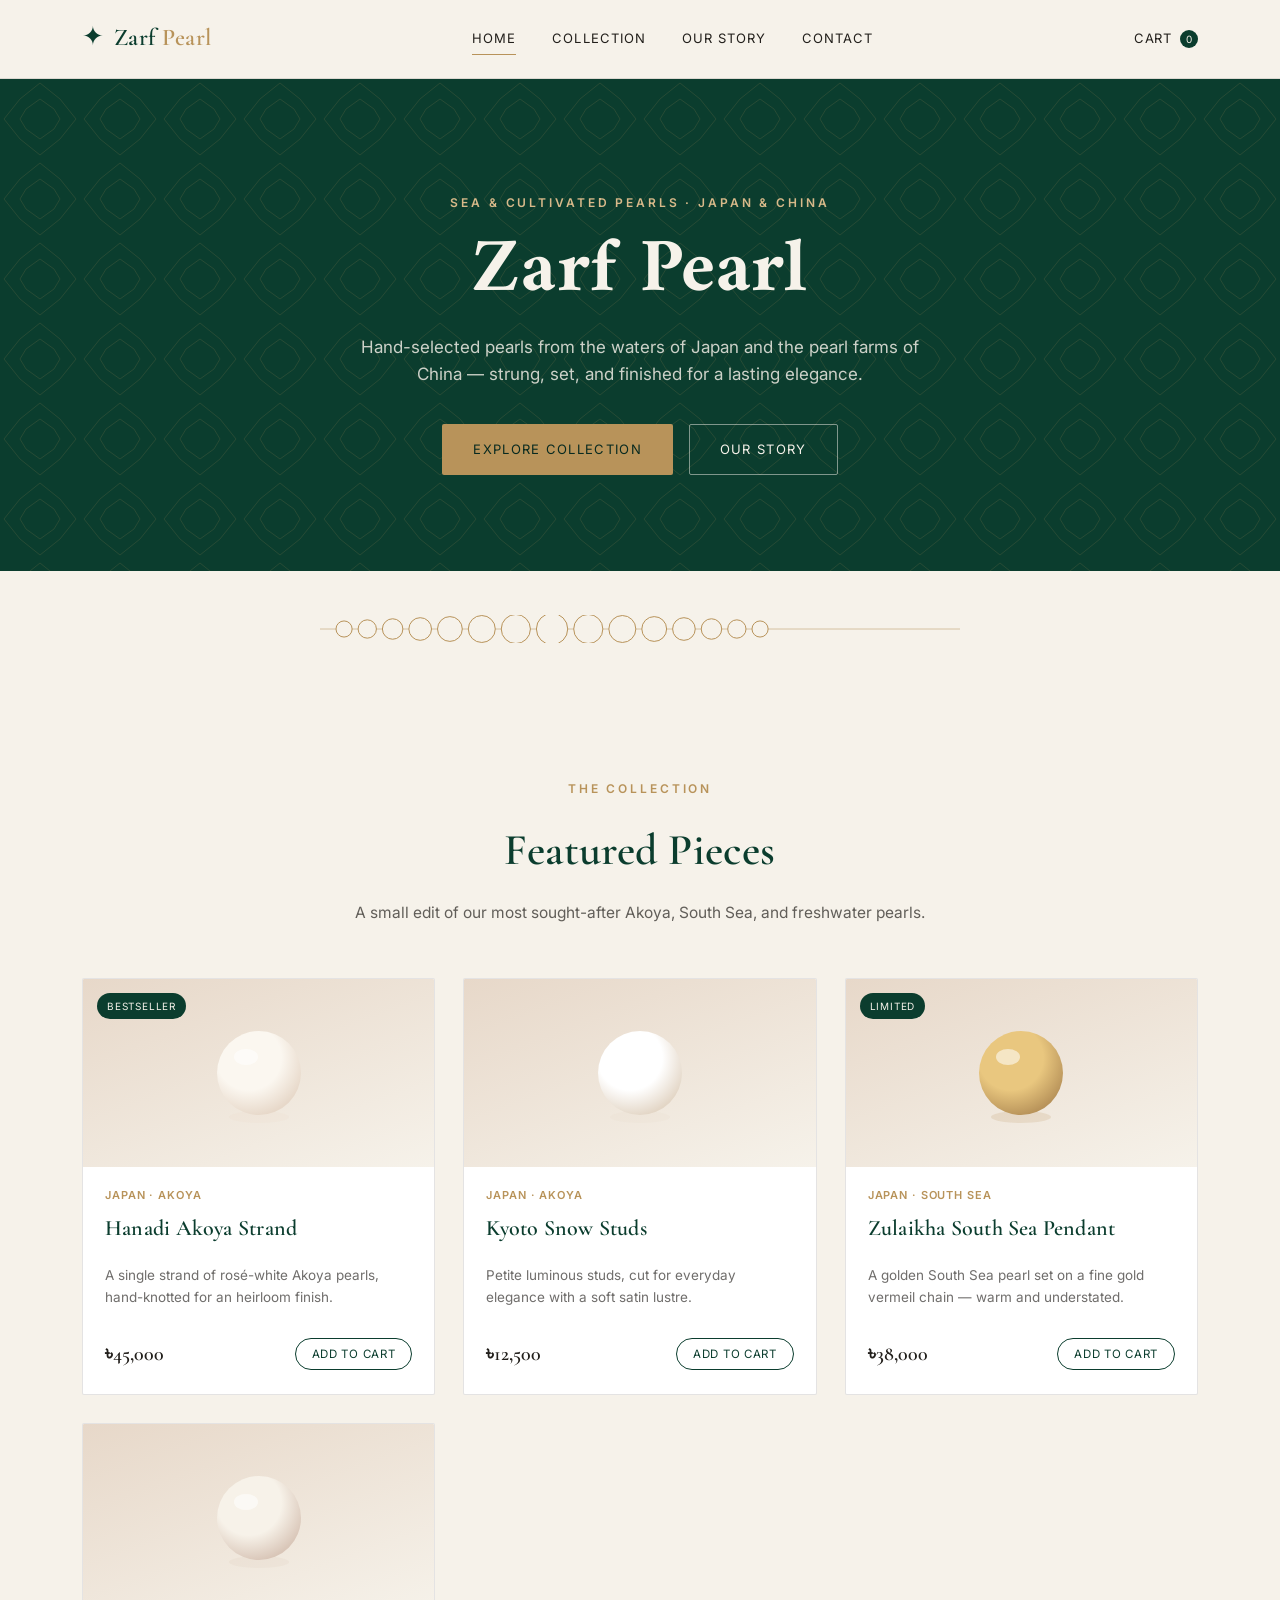
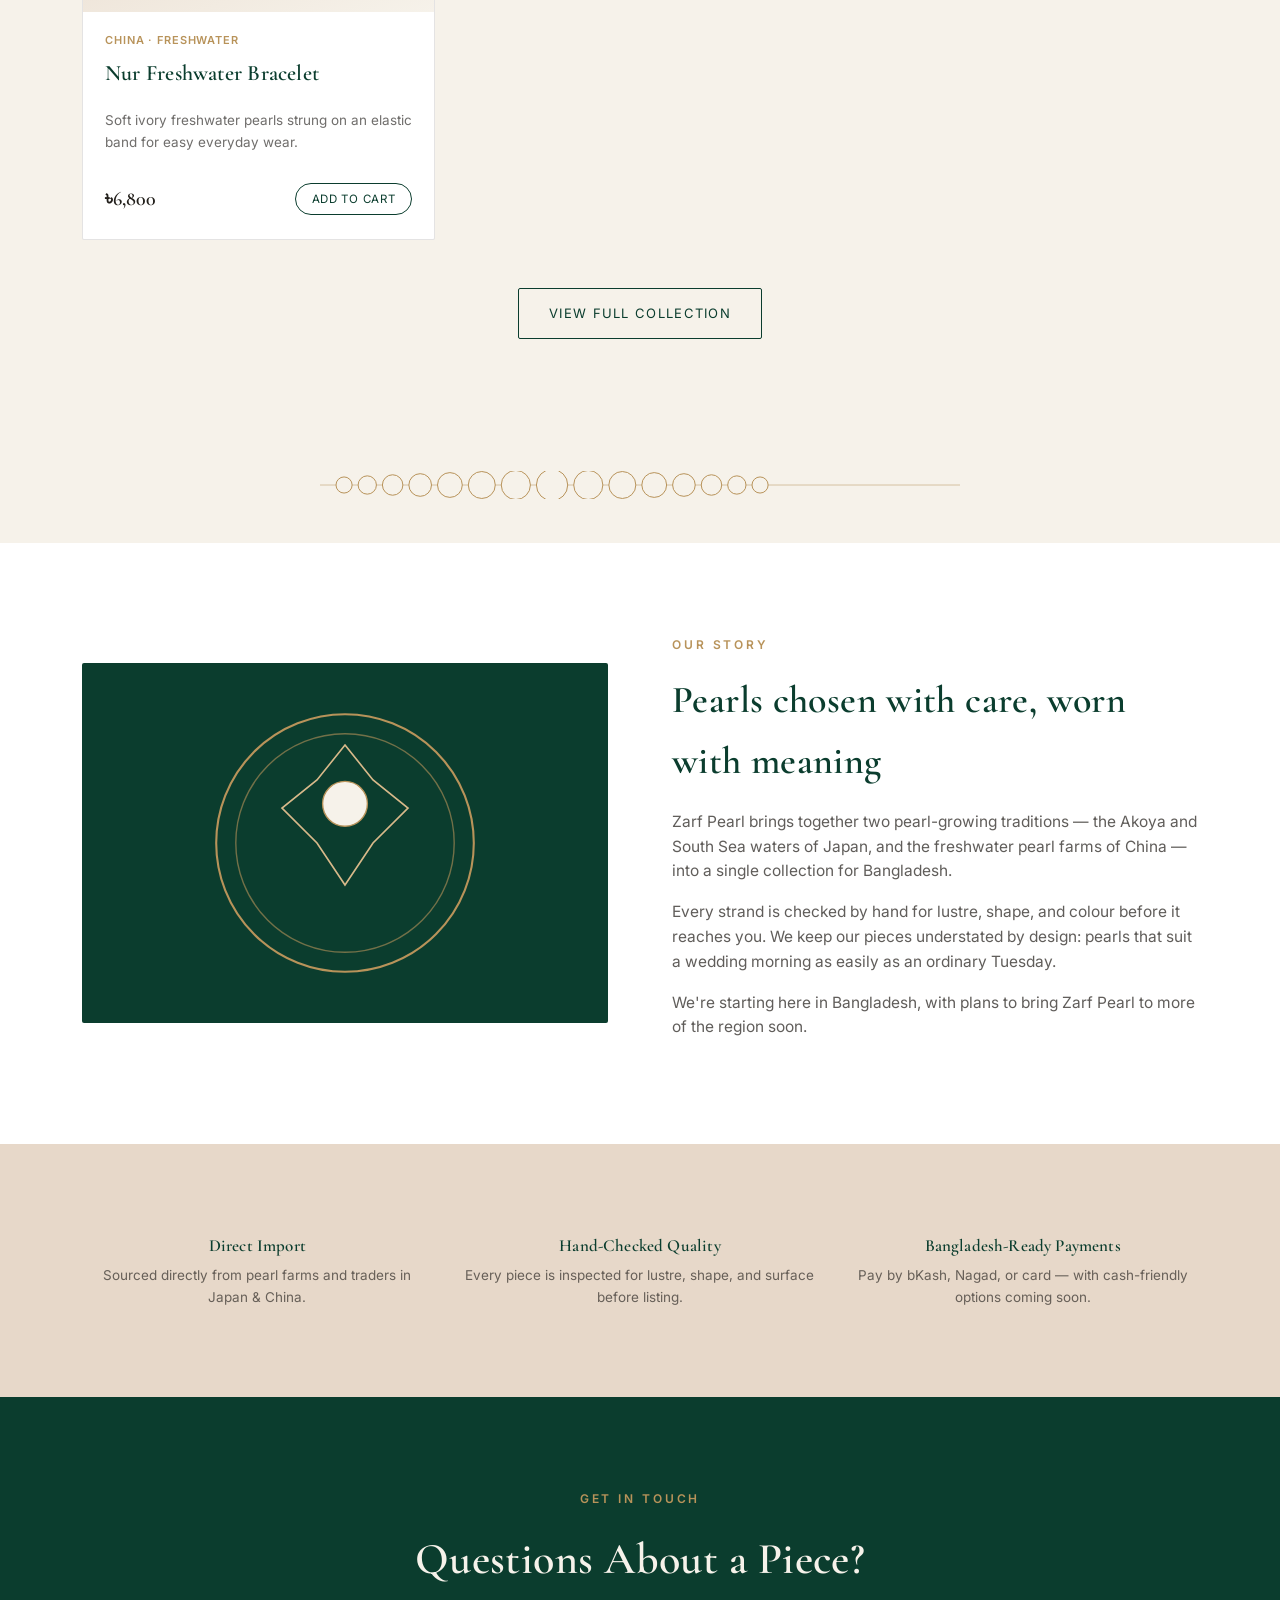
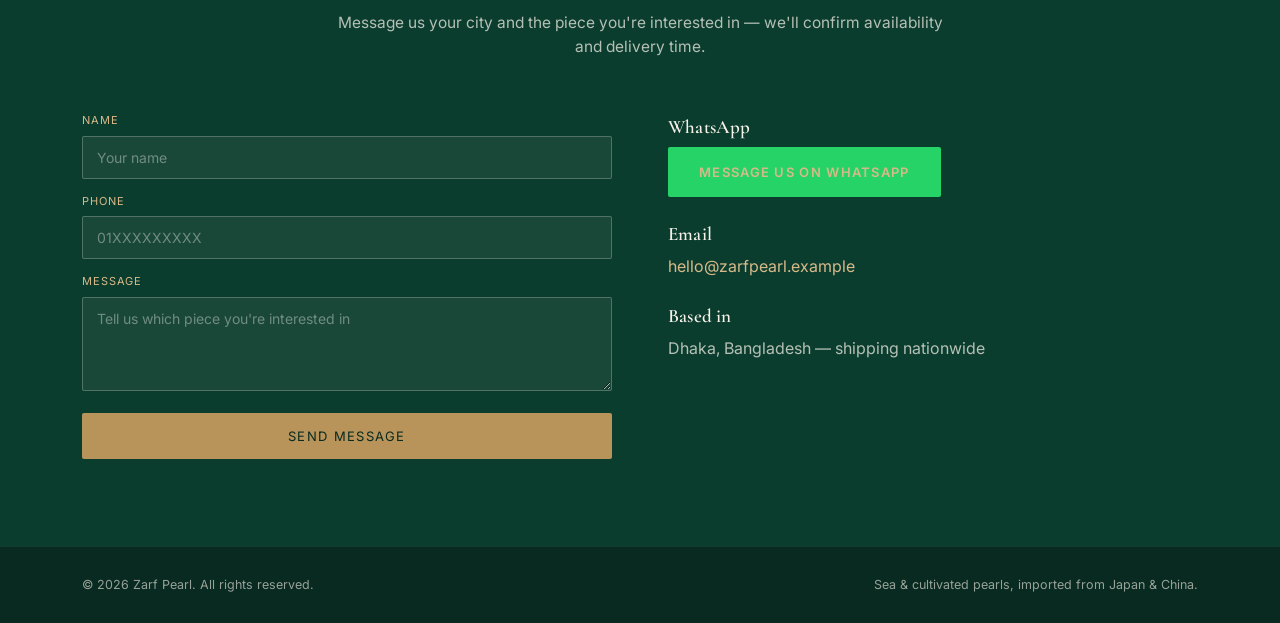
==== index.html @ 57795f75 "Add files via upload" ====
<!DOCTYPE html>
<html lang="en">
<head>
<meta charset="UTF-8">
<meta name="viewport" content="width=device-width, initial-scale=1.0">
<title>Zarf Pearl — Fine Sea & Cultivated Pearls</title>
<meta name="description" content="Zarf Pearl — sea and cultivated pearl jewellery imported from Japan and China, for Bangladesh and beyond.">
<link rel="preconnect" href="https://fonts.googleapis.com">
<link href="https://fonts.googleapis.com/css2?family=Amiri:wght@400;700&family=Cormorant+Garamond:wght@500;600;700&family=Inter:wght@400;500;600&display=swap" rel="stylesheet">
<link rel="stylesheet" href="css/style.css">
</head>
<body>

<header class="site-header">
  <div class="wrap">
    <a class="brand" href="index.html">
      <span class="brand-mark">✦</span>
      <span class="brand-word">Zarf <span>Pearl</span></span>
    </a>
    <nav class="main-nav">
      <a href="index.html" class="active">Home</a>
      <a href="shop.html">Collection</a>
      <a href="index.html#story">Our Story</a>
      <a href="index.html#contact">Contact</a>
    </nav>
    <div class="header-actions">
      <a class="cart-link" href="cart.html">Cart <span class="cart-count">0</span></a>
    </div>
  </div>
</header>

<section class="hero">
  <div class="hero-pattern"></div>
  <div class="wrap">
    <span class="eyebrow">Sea &amp; Cultivated Pearls · Japan &amp; China</span>
    <h1>Zarf Pearl</h1>
    <p class="lede">Hand-selected pearls from the waters of Japan and the pearl farms of China — strung, set, and finished for a lasting elegance.</p>
    <div class="hero-actions">
      <a href="shop.html" class="btn btn-gold">Explore Collection</a>
      <a href="index.html#story" class="btn btn-outline" style="border-color:rgba(246,242,234,0.5);color:#F6F2EA;">Our Story</a>
    </div>
  </div>
</section>

<div class="strand"><div class="strand-svg"></div></div>

<section id="featured">
  <div class="wrap">
    <div class="section-head">
      <span class="eyebrow">The Collection</span>
      <h2>Featured Pieces</h2>
      <p>A small edit of our most sought-after Akoya, South Sea, and freshwater pearls.</p>
    </div>
    <div class="grid" id="featured-grid"></div>
    <div style="text-align:center;margin-top:48px;">
      <a href="shop.html" class="btn btn-outline">View Full Collection</a>
    </div>
  </div>
</section>

<div class="strand"><div class="strand-svg"></div></div>

<section class="story" id="story">
  <div class="wrap story-grid">
    <div class="story-art brand-emblem"></div>
    <div class="story-copy">
      <span class="eyebrow">Our Story</span>
      <h2 style="margin:14px 0 18px;font-size:clamp(28px,3.6vw,38px);">Pearls chosen with care, worn with meaning</h2>
      <p>Zarf Pearl brings together two pearl-growing traditions — the Akoya and South Sea waters of Japan, and the freshwater pearl farms of China — into a single collection for Bangladesh.</p>
      <p>Every strand is checked by hand for lustre, shape, and colour before it reaches you. We keep our pieces understated by design: pearls that suit a wedding morning as easily as an ordinary Tuesday.</p>
      <p>We're starting here in Bangladesh, with plans to bring Zarf Pearl to more of the region soon.</p>
    </div>
  </div>
</section>

<section class="trust">
  <div class="wrap">
    <div class="trust-item">
      <h3>Direct Import</h3>
      <p>Sourced directly from pearl farms and traders in Japan &amp; China.</p>
    </div>
    <div class="trust-item">
      <h3>Hand-Checked Quality</h3>
      <p>Every piece is inspected for lustre, shape, and surface before listing.</p>
    </div>
    <div class="trust-item">
      <h3>Bangladesh-Ready Payments</h3>
      <p>Pay by bKash, Nagad, or card — with cash-friendly options coming soon.</p>
    </div>
  </div>
</section>

<section class="contact" id="contact">
  <div class="wrap">
    <div class="section-head">
      <span class="eyebrow">Get in Touch</span>
      <h2>Questions About a Piece?</h2>
      <p>Message us your city and the piece you're interested in — we'll confirm availability and delivery time.</p>
    </div>
    <div class="contact-grid">
      <form class="contact-form" id="contact-form">
        <div class="field">
          <label for="c-name">Name</label>
          <input id="c-name" type="text" placeholder="Your name" required>
        </div>
        <div class="field">
          <label for="c-phone">Phone</label>
          <input id="c-phone" type="tel" placeholder="01XXXXXXXXX" required>
        </div>
        <div class="field">
          <label for="c-msg">Message</label>
          <textarea id="c-msg" rows="4" placeholder="Tell us which piece you're interested in" required></textarea>
        </div>
        <button type="submit" class="btn btn-gold">Send Message</button>
      </form>
      <div class="contact-info">
        <div>
          <h3>WhatsApp</h3>
          <a class="btn wa-btn" href="https://wa.me/8800000000" target="_blank" rel="noopener">Message us on WhatsApp</a>
        </div>
        <div>
          <h3>Email</h3>
          <a href="mailto:hello@zarfpearl.example">hello@zarfpearl.example</a>
        </div>
        <div>
          <h3>Based in</h3>
          <p style="margin:0;color:rgba(246,242,234,0.72);">Dhaka, Bangladesh — shipping nationwide</p>
        </div>
      </div>
    </div>
  </div>
</section>

<footer class="site-footer">
  <div class="wrap">
    <span>© 2026 Zarf Pearl. All rights reserved.</span>
    <span>Sea &amp; cultivated pearls, imported from Japan &amp; China.</span>
  </div>
</footer>

<script src="js/main.js"></script>
</body>
</html>
---- css/style.css ----
/* ============================================================
   ZARF PEARL — Design tokens
   Palette: Ivory #F6F2EA · Emerald #0B3D2E · Deep Emerald #082A20
            Antique Gold #B8935A · Charcoal #221F1B · Rose Nacre #E7D8C9
   Type: Amiri (display, calligraphic) · Cormorant Garamond (sub-display)
         Inter (UI/body)
   ============================================================ */

:root{
  --ivory:#F6F2EA;
  --emerald:#0B3D2E;
  --emerald-deep:#082A20;
  --gold:#B8935A;
  --gold-light:#D8B98A;
  --charcoal:#221F1B;
  --rose-nacre:#E7D8C9;
  --line:rgba(34,31,27,0.12);
  --shadow:0 12px 30px rgba(8,42,32,0.12);
  --radius:2px;
  --maxw:1180px;
}

*{box-sizing:border-box;}
html{scroll-behavior:smooth;}
body{
  margin:0;
  background:var(--ivory);
  color:var(--charcoal);
  font-family:'Inter',sans-serif;
  font-weight:400;
  line-height:1.6;
  -webkit-font-smoothing:antialiased;
}
img,svg{max-width:100%;display:block;}
a{color:inherit;text-decoration:none;}
button{font-family:inherit;cursor:pointer;}
.wrap{max-width:var(--maxw);margin:0 auto;padding:0 32px;}

h1,h2,h3,.display{
  font-family:'Cormorant Garamond',serif;
  font-weight:600;
  letter-spacing:0.01em;
  color:var(--emerald);
  margin:0;
}
.script{font-family:'Amiri',serif;}

.eyebrow{
  font-family:'Inter',sans-serif;
  font-size:12px;
  letter-spacing:0.24em;
  text-transform:uppercase;
  color:var(--gold);
  font-weight:600;
}

/* ---------- Header ---------- */
.site-header{
  background:var(--ivory);
  border-bottom:1px solid var(--line);
  position:sticky;top:0;z-index:50;
}
.site-header .wrap{
  display:flex;align-items:center;justify-content:space-between;
  padding-top:18px;padding-bottom:18px;
}
.brand{display:flex;align-items:baseline;gap:10px;}
.brand-mark{font-family:'Amiri',serif;font-size:26px;color:var(--emerald);}
.brand-word{font-family:'Cormorant Garamond',serif;font-size:24px;font-weight:600;color:var(--emerald);letter-spacing:0.02em;}
.brand-word span{color:var(--gold);}

nav.main-nav{display:flex;gap:36px;align-items:center;}
nav.main-nav a{
  font-size:13px;letter-spacing:0.08em;text-transform:uppercase;
  color:var(--charcoal);position:relative;padding:4px 0;
}
nav.main-nav a::after{
  content:"";position:absolute;left:0;bottom:-2px;width:0;height:1px;
  background:var(--gold);transition:width .25s ease;
}
nav.main-nav a:hover::after,nav.main-nav a.active::after{width:100%;}

.header-actions{display:flex;align-items:center;gap:18px;}
.cart-link{position:relative;display:flex;align-items:center;gap:8px;font-size:13px;letter-spacing:0.06em;text-transform:uppercase;}
.cart-count{
  background:var(--emerald);color:var(--ivory);border-radius:50%;
  min-width:18px;height:18px;font-size:10px;display:flex;align-items:center;justify-content:center;
  padding:0 4px;
}

/* ---------- Buttons ---------- */
.btn{
  display:inline-flex;align-items:center;justify-content:center;gap:8px;
  padding:14px 30px;font-size:13px;letter-spacing:0.1em;text-transform:uppercase;
  border-radius:var(--radius);border:1px solid transparent;transition:all .2s ease;
}
.btn-primary{background:var(--emerald);color:var(--ivory);}
.btn-primary:hover{background:var(--emerald-deep);}
.btn-gold{background:var(--gold);color:var(--emerald-deep);}
.btn-gold:hover{background:var(--gold-light);}
.btn-outline{border-color:var(--emerald);color:var(--emerald);background:transparent;}
.btn-outline:hover{background:var(--emerald);color:var(--ivory);}
.btn-block{width:100%;}
.btn[disabled]{opacity:0.45;cursor:not-allowed;}

/* ---------- Hero ---------- */
.hero{
  position:relative;background:var(--emerald);color:var(--ivory);
  overflow:hidden;padding:110px 0 96px;
}
.hero-pattern{position:absolute;inset:0;opacity:0.16;pointer-events:none;}
.hero .wrap{position:relative;z-index:2;text-align:center;}
.hero .eyebrow{color:var(--gold-light);}
.hero h1{
  color:var(--ivory);font-size:clamp(40px,6vw,76px);line-height:1.05;
  margin:18px 0 22px;font-family:'Amiri',serif;font-weight:700;
}
.hero p.lede{
  max-width:560px;margin:0 auto 36px;color:rgba(246,242,234,0.82);
  font-size:17px;
}
.hero-actions{display:flex;gap:16px;justify-content:center;flex-wrap:wrap;}

/* ---------- Pearl-strand divider (signature element) ---------- */
.strand{
  display:flex;align-items:center;justify-content:center;gap:0;
  padding:44px 0;
}
.strand svg{width:100%;max-width:640px;height:28px;}

/* ---------- Sections ---------- */
section{padding:88px 0;}
.section-head{text-align:center;max-width:620px;margin:0 auto 52px;}
.section-head h2{font-size:clamp(30px,4vw,44px);margin:14px 0 16px;}
.section-head p{color:rgba(34,31,27,0.7);font-size:15.5px;}

/* ---------- Product grid ---------- */
.grid{display:grid;grid-template-columns:repeat(auto-fill,minmax(260px,1fr));gap:28px;}
.card{
  background:#fff;border:1px solid var(--line);border-radius:var(--radius);
  overflow:hidden;transition:transform .25s ease,box-shadow .25s ease;
  display:flex;flex-direction:column;
}
.card:hover{transform:translateY(-4px);box-shadow:var(--shadow);}
.card-media{
  background:linear-gradient(160deg,var(--rose-nacre) 0%,var(--ivory) 100%);
  display:flex;align-items:center;justify-content:center;padding:34px;position:relative;
}
.card-media svg{width:120px;height:120px;}
.card-tag{
  position:absolute;top:14px;left:14px;background:var(--emerald);color:var(--ivory);
  font-size:10px;letter-spacing:0.08em;text-transform:uppercase;padding:5px 10px;border-radius:100px;
}
.card-body{padding:20px 22px 24px;display:flex;flex-direction:column;gap:6px;flex:1;}
.card-origin{font-size:11px;letter-spacing:0.08em;text-transform:uppercase;color:var(--gold);font-weight:600;}
.card-title{font-family:'Cormorant Garamond',serif;font-size:22px;color:var(--emerald);font-weight:600;}
.card-desc{font-size:13.5px;color:rgba(34,31,27,0.65);flex:1;}
.card-foot{display:flex;align-items:center;justify-content:space-between;margin-top:10px;}
.price{font-family:'Cormorant Garamond',serif;font-size:20px;font-weight:600;color:var(--charcoal);}
.add-btn{
  background:transparent;border:1px solid var(--emerald);color:var(--emerald);
  padding:8px 16px;font-size:11.5px;letter-spacing:0.06em;text-transform:uppercase;border-radius:100px;
  transition:all .2s ease;
}
.add-btn:hover{background:var(--emerald);color:var(--ivory);}
.add-btn.added{background:var(--gold);border-color:var(--gold);color:var(--emerald-deep);}

/* ---------- Filters (shop page) ---------- */
.filters{display:flex;gap:10px;justify-content:center;flex-wrap:wrap;margin-bottom:44px;}
.filter-btn{
  padding:9px 20px;border:1px solid var(--line);border-radius:100px;font-size:12px;
  letter-spacing:0.06em;text-transform:uppercase;background:#fff;color:var(--charcoal);
}
.filter-btn.active{background:var(--emerald);color:var(--ivory);border-color:var(--emerald);}

/* ---------- About / brand story ---------- */
.story{background:#fff;}
.story-grid{display:grid;grid-template-columns:1fr 1fr;gap:64px;align-items:center;}
.story-art{background:var(--emerald);border-radius:var(--radius);padding:40px;display:flex;align-items:center;justify-content:center;min-height:320px;}
.story-art svg{width:80%;max-width:280px;}
.story-copy p{color:rgba(34,31,27,0.72);margin-bottom:16px;font-size:15.5px;}

/* ---------- Trust strip ---------- */
.trust{background:var(--rose-nacre);}
.trust .wrap{display:grid;grid-template-columns:repeat(3,1fr);gap:32px;text-align:center;}
.trust-item h3{font-size:17px;color:var(--emerald);margin-bottom:6px;font-family:'Cormorant Garamond',serif;}
.trust-item p{font-size:13.5px;color:rgba(34,31,27,0.65);margin:0;}

/* ---------- Contact / footer ---------- */
.contact{background:var(--emerald);color:var(--ivory);}
.contact .section-head h2{color:var(--ivory);}
.contact .section-head p{color:rgba(246,242,234,0.72);}
.contact-grid{display:grid;grid-template-columns:1fr 1fr;gap:56px;}
.contact-form{display:flex;flex-direction:column;gap:14px;}
.field label{display:block;font-size:11px;letter-spacing:0.08em;text-transform:uppercase;color:var(--gold-light);margin-bottom:6px;}
.field input,.field textarea,.field select{
  width:100%;padding:12px 14px;border:1px solid rgba(246,242,234,0.25);
  background:rgba(246,242,234,0.06);color:var(--ivory);border-radius:var(--radius);font-family:inherit;font-size:14px;
}
.field input::placeholder,.field textarea::placeholder{color:rgba(246,242,234,0.4);}
.field input:focus,.field textarea:focus,.field select:focus{outline:2px solid var(--gold);outline-offset:1px;}
.contact-info{display:flex;flex-direction:column;gap:22px;}
.contact-info a{color:var(--gold-light);}
.contact-info h3{color:var(--ivory);font-size:19px;margin-bottom:4px;}
.wa-btn{background:#25D366;color:#0B3D2E;font-weight:600;}
.wa-btn:hover{background:#1ebe5b;}

footer.site-footer{background:var(--emerald-deep);color:rgba(246,242,234,0.6);padding:28px 0;font-size:12.5px;}
footer.site-footer .wrap{display:flex;justify-content:space-between;align-items:center;flex-wrap:wrap;gap:10px;}

/* ---------- Cart page ---------- */
.cart-layout{display:grid;grid-template-columns:1.6fr 1fr;gap:48px;align-items:start;}
.cart-list{display:flex;flex-direction:column;gap:0;}
.cart-row{
  display:grid;grid-template-columns:80px 1fr auto auto auto;gap:18px;align-items:center;
  padding:20px 0;border-bottom:1px solid var(--line);
}
.cart-row .thumb{width:80px;height:80px;background:var(--rose-nacre);border-radius:var(--radius);display:flex;align-items:center;justify-content:center;}
.cart-row .thumb svg{width:48px;height:48px;}
.cart-row .name{font-family:'Cormorant Garamond',serif;font-size:19px;color:var(--emerald);}
.cart-row .origin{font-size:11.5px;color:var(--gold);text-transform:uppercase;letter-spacing:0.05em;}
.qty-control{display:flex;align-items:center;border:1px solid var(--line);border-radius:100px;}
.qty-control button{background:none;border:none;width:28px;height:28px;font-size:15px;color:var(--emerald);}
.qty-control span{width:26px;text-align:center;font-size:13.5px;}
.remove-btn{font-size:11.5px;text-transform:uppercase;letter-spacing:0.05em;color:rgba(34,31,27,0.45);border-bottom:1px solid transparent;}
.remove-btn:hover{color:#B3413B;border-color:#B3413B;}

.summary-card{
  background:#fff;border:1px solid var(--line);border-radius:var(--radius);padding:30px;
  box-shadow:var(--shadow);
}
.summary-card h3{font-size:20px;margin-bottom:20px;}
.summary-row{display:flex;justify-content:space-between;font-size:14px;padding:8px 0;color:rgba(34,31,27,0.7);}
.summary-row.total{border-top:1px solid var(--line);margin-top:8px;padding-top:16px;font-size:17px;color:var(--charcoal);font-weight:600;}
.summary-row.total .val{font-family:'Cormorant Garamond',serif;font-size:22px;color:var(--emerald);}

.empty-state{text-align:center;padding:90px 20px;}
.empty-state svg{width:64px;height:64px;margin:0 auto 20px;opacity:0.4;}
.empty-state p{color:rgba(34,31,27,0.6);margin-bottom:26px;}

/* ---------- Checkout ---------- */
.checkout-layout{display:grid;grid-template-columns:1.5fr 1fr;gap:48px;align-items:start;}
.checkout-card{background:#fff;border:1px solid var(--line);border-radius:var(--radius);padding:32px;}
.checkout-card h3{font-size:19px;margin-bottom:20px;}
.form-row{display:grid;grid-template-columns:1fr 1fr;gap:14px;}
.field-light label{display:block;font-size:11px;letter-spacing:0.06em;text-transform:uppercase;color:rgba(34,31,27,0.55);margin-bottom:6px;}
.field-light input,.field-light select,.field-light textarea{
  width:100%;padding:12px 14px;border:1px solid var(--line);border-radius:var(--radius);
  font-family:inherit;font-size:14px;background:var(--ivory);
}
.field-light input:focus,.field-light select:focus,.field-light textarea:focus{outline:2px solid var(--gold);outline-offset:1px;}
.field-light{margin-bottom:14px;}

.pay-options{display:flex;flex-direction:column;gap:12px;margin:18px 0 6px;}
.pay-option{
  border:1px solid var(--line);border-radius:var(--radius);padding:14px 16px;
  display:flex;align-items:center;gap:14px;cursor:pointer;transition:border-color .2s ease,background .2s ease;
}
.pay-option:hover{border-color:var(--gold);}
.pay-option.selected{border-color:var(--emerald);background:rgba(11,61,46,0.04);}
.pay-option input{accent-color:var(--emerald);}
.pay-badge{
  width:44px;height:28px;border-radius:4px;display:flex;align-items:center;justify-content:center;
  font-size:9.5px;font-weight:700;letter-spacing:0.02em;color:#fff;
}
.pay-badge.bkash{background:#E2136E;}
.pay-badge.nagad{background:#F6921E;}
.pay-badge.card{background:var(--charcoal);}
.pay-option .pay-label{font-size:14px;font-weight:500;}
.pay-option .pay-sub{font-size:12px;color:rgba(34,31,27,0.5);margin-top:1px;}
.pay-detail{display:none;padding:14px 16px 0;}
.pay-option.selected + .pay-detail{display:block;}

.order-note{
  background:var(--rose-nacre);border-radius:var(--radius);padding:14px 16px;font-size:12.5px;
  color:var(--charcoal);margin-top:18px;line-height:1.55;
}

.confirm-panel{text-align:center;padding:70px 20px;}
.confirm-panel svg{width:70px;height:70px;margin:0 auto 22px;}
.confirm-id{font-family:'Cormorant Garamond',serif;font-size:26px;color:var(--emerald);margin:14px 0;}

/* ---------- Responsive ---------- */
@media (max-width:860px){
  nav.main-nav{display:none;}
  .story-grid,.contact-grid,.cart-layout,.checkout-layout{grid-template-columns:1fr;}
  .trust .wrap{grid-template-columns:1fr;}
  .cart-row{grid-template-columns:60px 1fr;grid-template-areas:"thumb name" "thumb qty" "thumb price";row-gap:6px;}
  .cart-row .qty-control{grid-area:qty;}
  .cart-row .price{grid-area:price;}
  .form-row{grid-template-columns:1fr;}
}

/* Reduced motion */
@media (prefers-reduced-motion: reduce){
  html{scroll-behavior:auto;}
  *{transition:none !important;}
}

/* Focus visibility */
a:focus-visible,button:focus-visible,input:focus-visible,select:focus-visible,textarea:focus-visible{
  outline:2px solid var(--gold);outline-offset:2px;
}
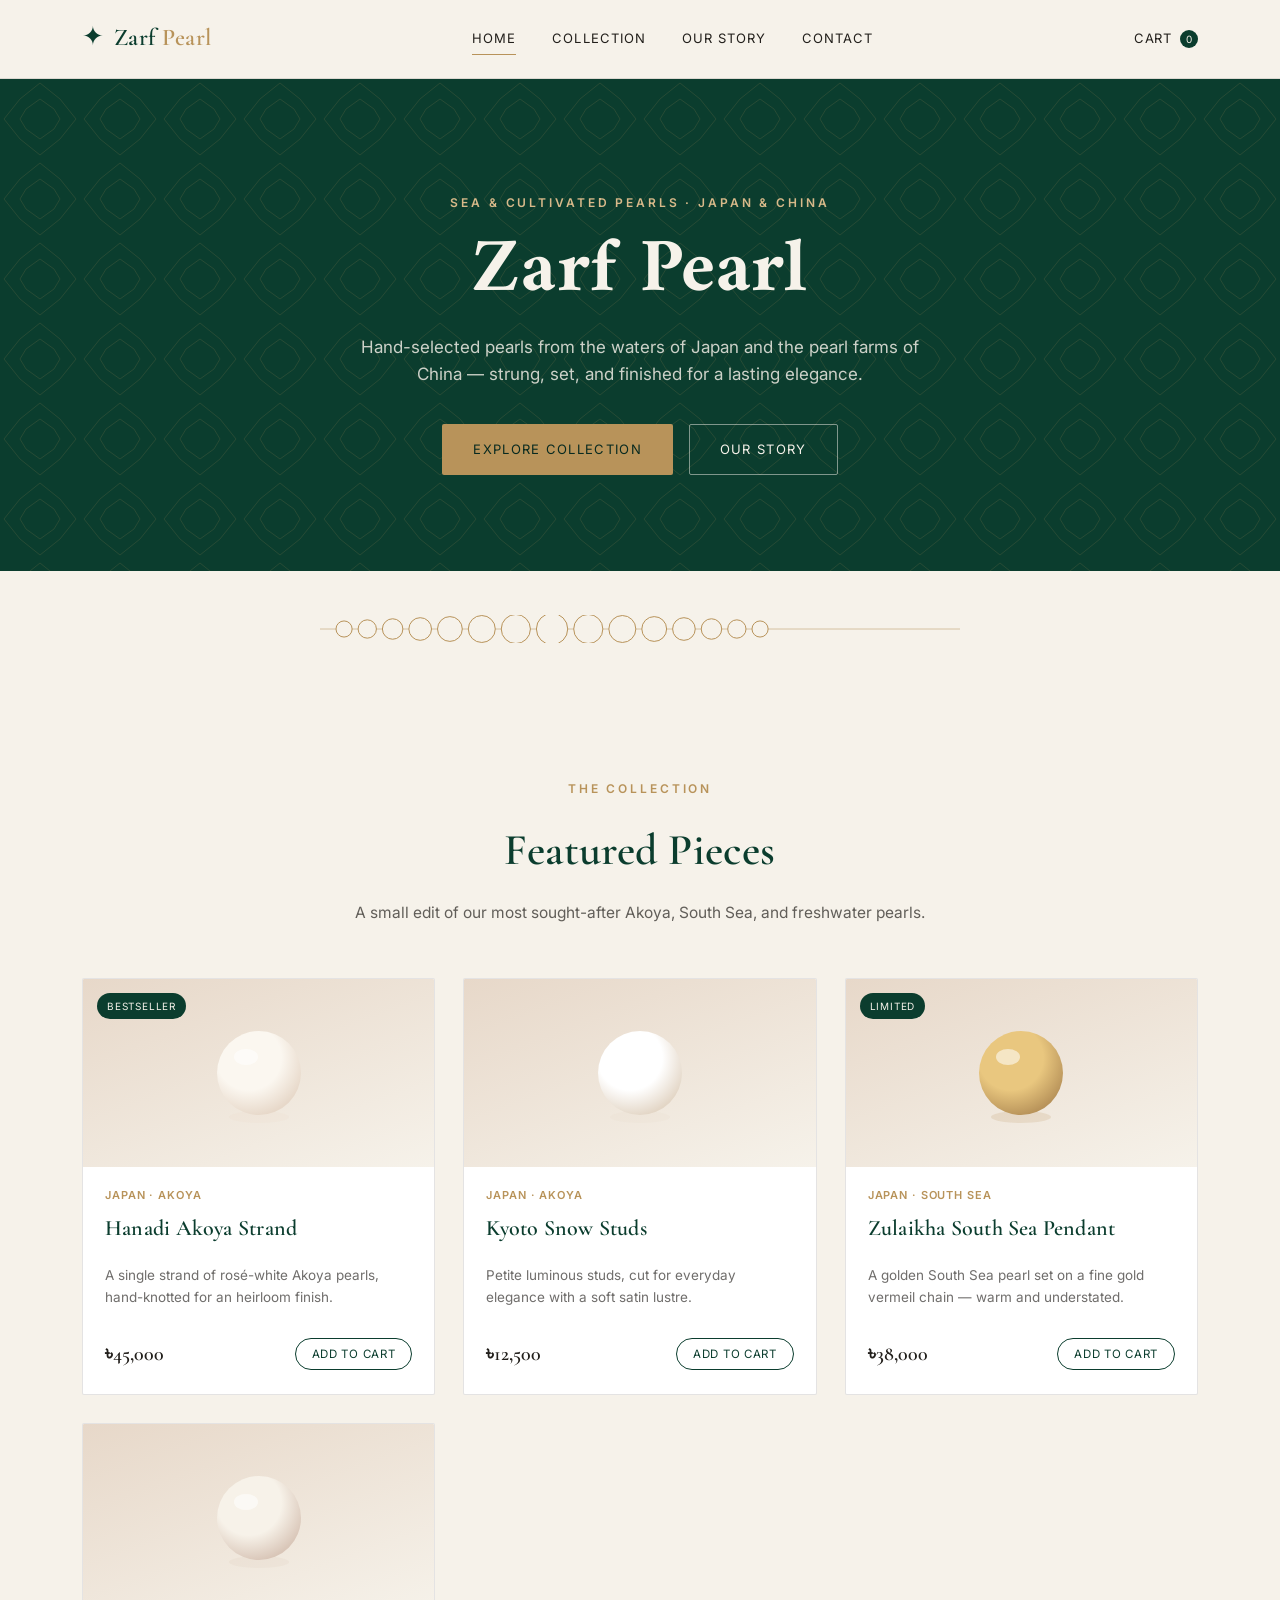
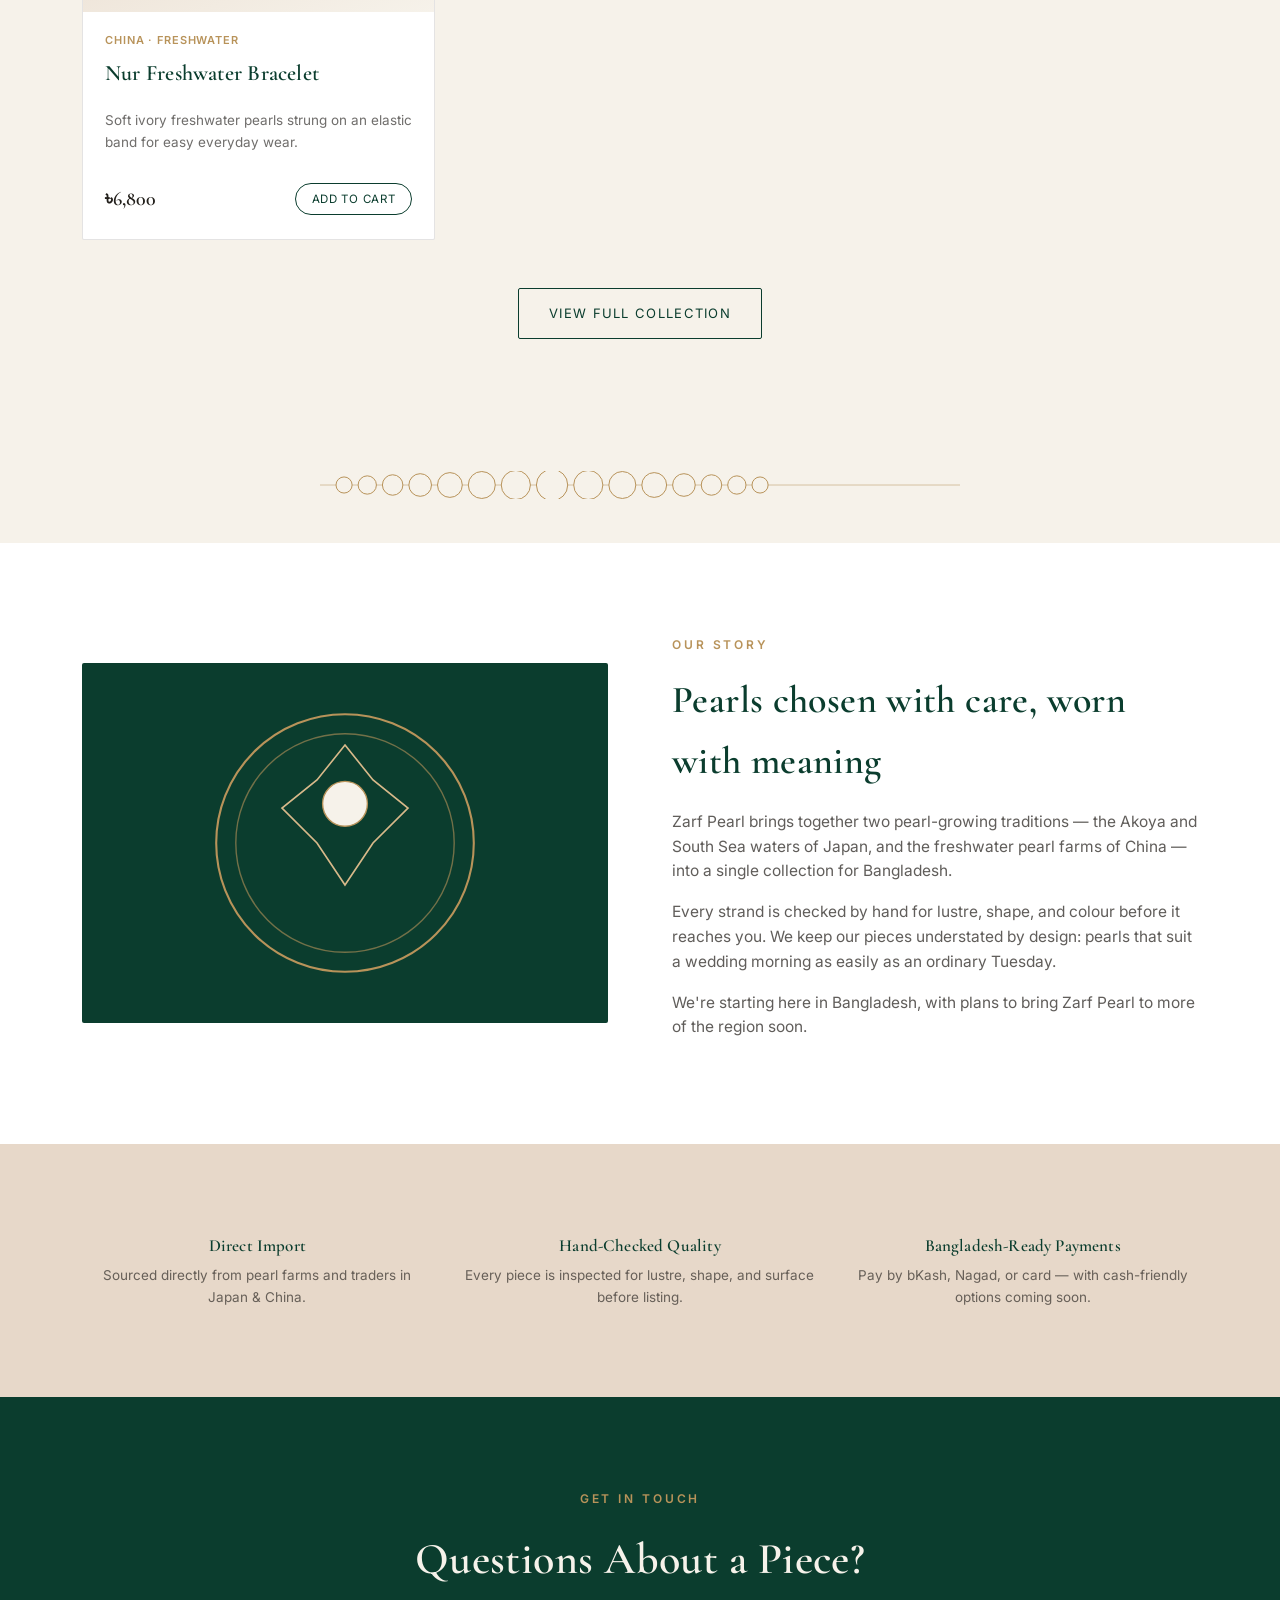
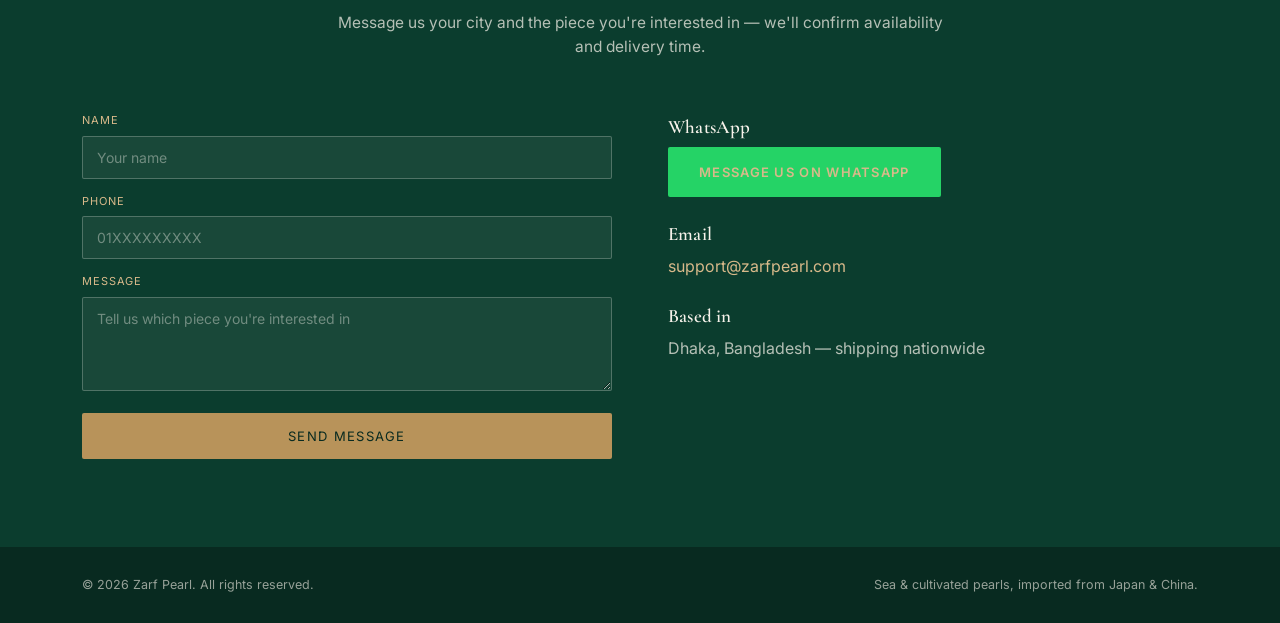
==== commit b31f77cc: "Update index.html" ====
--- a/index.html
+++ b/index.html
@@ -120,7 +120,7 @@
         </div>
         <div>
           <h3>Email</h3>
-          <a href="mailto:hello@zarfpearl.example">hello@zarfpearl.example</a>
+          <a href="mailto:support@zarfpearl.com">support@zarfpearl.com</a>
         </div>
         <div>
           <h3>Based in</h3>
